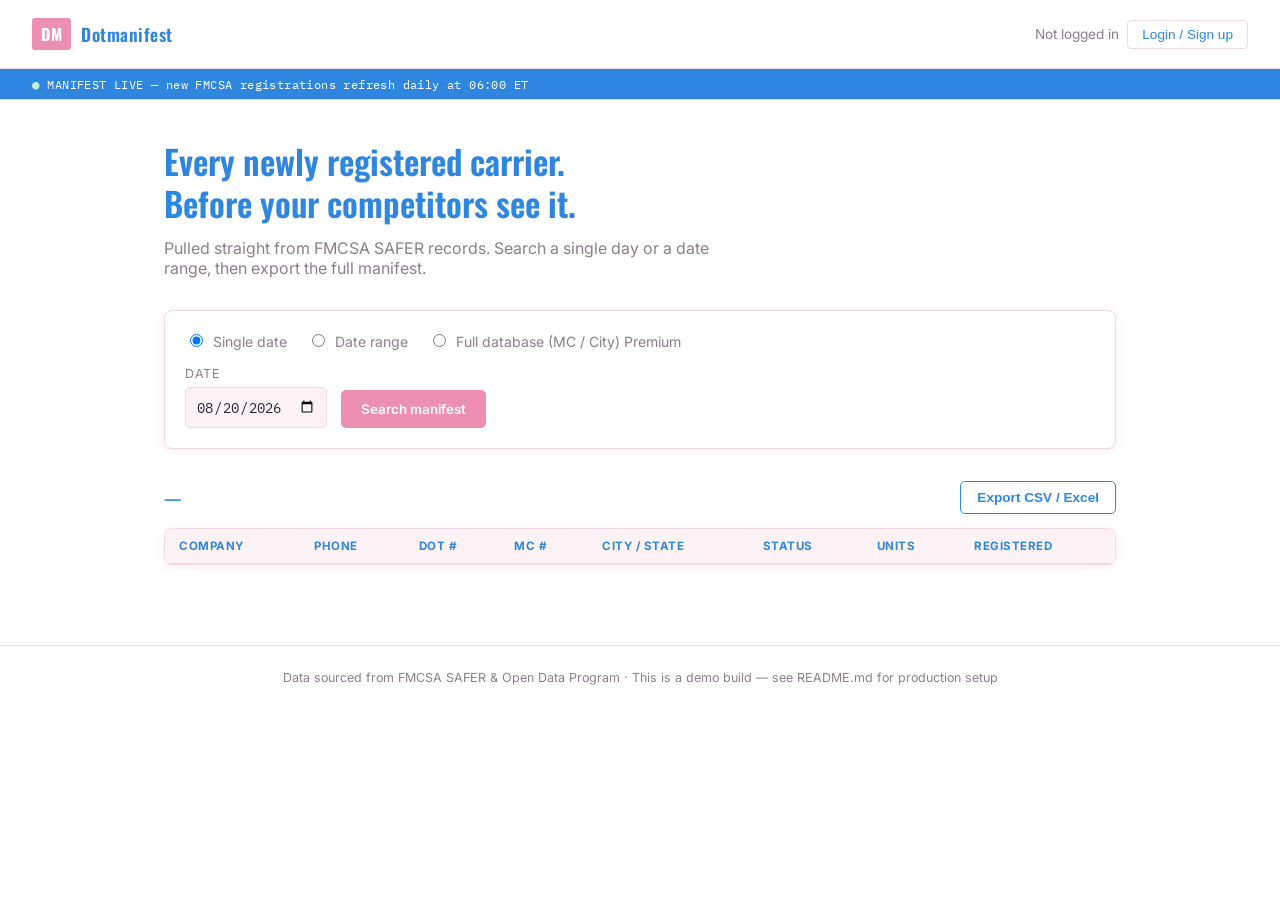
==== public/index.html @ 51b3e10f "Update index.html" ====
<!DOCTYPE html>
<html lang="en">
<head>
<meta charset="UTF-8">
<meta name="viewport" content="width=device-width, initial-scale=1.0">
<title>Dotmanifest — New Carrier Manifest</title>
<link rel="preconnect" href="https://fonts.googleapis.com">
<link href="https://fonts.googleapis.com/css2?family=Oswald:wght@500;600;700&family=Inter:wght@400;500;600&family=IBM+Plex+Mono:wght@500&display=swap" rel="stylesheet">
<link rel="stylesheet" href="style.css">
</head>
<body>

<header class="topbar">
  <div class="brand">
    <span class="brand-mark">DM</span>
    <span class="brand-name">Dotmanifest</span>
  </div>
  <div class="account-box">
    <span id="accountStatus">Not logged in</span>
    <button id="openAuthBtn" class="tier-btn">Login / Sign up</button>
    <button id="logoutBtn" class="tier-btn hidden">Log out</button>
  </div>
</header>

<section class="manifest-strip">
  <div class="manifest-strip-inner">
    <span class="dot">●</span> MANIFEST LIVE — new FMCSA registrations refresh daily at 06:00 ET
  </div>
</section>

<main>
  <div class="hero">
    <h1>Every newly registered carrier.<br>Before your competitors see it.</h1>
    <p>Pulled straight from FMCSA SAFER records. Search a single day or a date range, then export the full manifest.</p>
  </div>

  <form id="searchForm" class="search-panel">
    <div class="mode-toggle">
      <label><input type="radio" name="mode" value="single" checked> Single date</label>
      <label><input type="radio" name="mode" value="range"> Date range</label>
      <label><input type="radio" name="mode" value="full"> Full database (MC / City) <span class="premium-tag">Premium</span></label>
    </div>
    <div class="fields">
      <div class="field" id="singleField">
        <label for="date">Date</label>
        <input type="date" id="date" value="2026-08-20">
      </div>
      <div class="field hidden" id="startField">
        <label for="start">From</label>
        <input type="date" id="start" value="2026-08-19">
      </div>
      <div class="field hidden" id="endField">
        <label for="end">To</label>
        <input type="date" id="end" value="2026-08-20">
      </div>
      <div class="field hidden" id="mcStartField">
        <label for="mcStart">MC # from</label>
        <input type="text" id="mcStart" placeholder="e.g. 100000">
      </div>
      <div class="field hidden" id="mcEndField">
        <label for="mcEnd">MC # to</label>
        <input type="text" id="mcEnd" placeholder="e.g. 200000">
      </div>
      <div class="field hidden" id="cityField">
        <label for="cityInput">City</label>
        <input type="text" id="cityInput" placeholder="e.g. Chicago">
      </div>
      <button type="submit" class="search-btn">Search manifest</button>
    </div>
  </form>

  <div class="results-header">
    <h2 id="resultCount">—</h2>
    <button id="exportBtn" class="export-btn">Export CSV / Excel</button>
  </div>

  <div class="table-wrap">
    <table id="resultsTable">
      <thead>
        <tr>
          <th>Company</th>
          <th>Phone</th>
          <th>DOT #</th>
          <th>MC #</th>
          <th>City / State</th>
          <th>Status</th>
          <th>Units</th>
          <th>Registered</th>
        </tr>
      </thead>
      <tbody id="resultsBody"></tbody>
    </table>
    <div id="upgradeOverlay" class="upgrade-overlay hidden">
      <div class="upgrade-card">
        <span class="lock">🔒</span>
        <h3>Unlock the full manifest</h3>
        <p>Free view shows 5 carriers per search. Go Premium to see every record and export to Excel.</p>
        <div class="price-row">
          <span class="price">$9<small>/mo</small></span>
          <span class="price">$49<small>/year</small></span>
          <span class="price">$99<small>/lifetime</small></span>
        </div>
        <button class="upgrade-btn" id="openAuthBtn2">Log in / Sign up to unlock</button>
      </div>
    </div>
  </div>
</main>

<footer>
  Data sourced from FMCSA SAFER &amp; Open Data Program · This is a demo build — see README.md for production setup
</footer>

<div id="authModal" class="auth-modal hidden">
  <div class="auth-card">
    <button id="closeAuthBtn" class="close-btn">✕</button>
    <div class="auth-tabs">
      <button id="showLoginBtn" class="auth-tab active">Log in</button>
      <button id="showSignupBtn" class="auth-tab">Sign up</button>
    </div>

    <form id="loginForm" class="auth-form">
      <input type="email" id="loginEmail" placeholder="Email" required>
      <input type="password" id="loginPassword" placeholder="Password" required>
      <button type="submit" class="search-btn">Log in</button>
      <p id="loginError" class="auth-error"></p>
    </form>

    <form id="signupForm" class="auth-form hidden">
      <input type="email" id="signupEmail" placeholder="Email" required>
      <input type="password" id="signupPassword" placeholder="Password (6+ characters)" required>
      <button type="submit" class="search-btn">Create account</button>
      <p id="signupError" class="auth-error"></p>
    </form>
  </div>
</div>

<script src="app.js"></script>
</body>
</html>
---- public/style.css ----
:root {
  --bg: #FFFFFF;
  --panel: #FFFFFF;
  --panel-2: #FDF2F6;
  --border: #F2D9E4;
  --text: #2B2438;
  --muted: #8B7F8C;
  --pink: #EC8FB2;
  --pink-dark: #DE6E9B;
  --blue: #2E86DE;
  --green: #1E9E6B;
  --coral: #E0483E;
  --mono: 'IBM Plex Mono', monospace;
  --display: 'Oswald', sans-serif;
  --body: 'Inter', sans-serif;
}

* { box-sizing: border-box; }

body {
  margin: 0;
  background: var(--bg);
  color: var(--text);
  font-family: var(--body);
}

.topbar {
  display: flex;
  justify-content: space-between;
  align-items: center;
  padding: 18px 32px;
  border-bottom: 1px solid var(--border);
}

.brand { display: flex; align-items: center; gap: 10px; }
.brand-mark {
  background: var(--pink);
  color: #FFFFFF;
  font-family: var(--display);
  font-weight: 700;
  padding: 4px 9px;
  border-radius: 3px;
  letter-spacing: 0.5px;
}
.brand-name { font-family: var(--display); font-weight: 600; letter-spacing: 0.5px; font-size: 1.1rem; color: var(--blue); }

.tier-switch, .account-box { display: flex; align-items: center; gap: 8px; font-size: 0.85rem; color: var(--muted); }
.tier-btn {
  background: transparent;
  border: 1px solid var(--border);
  color: var(--blue);
  padding: 6px 14px;
  border-radius: 4px;
  cursor: pointer;
  font-size: 0.85rem;
}
.tier-btn.active { background: var(--pink); color: #FFFFFF; border-color: var(--pink); font-weight: 600; }
.hidden { display: none !important; }

.manifest-strip {
  background: var(--blue);
  border-bottom: 1px solid var(--border);
  overflow: hidden;
}
.manifest-strip-inner {
  padding: 7px 32px;
  font-family: var(--mono);
  font-size: 0.78rem;
  color: #FFFFFF;
  letter-spacing: 0.4px;
}
.dot { color: #C9F0DD; }

main { max-width: 1000px; margin: 0 auto; padding: 40px 24px 80px; }

.hero h1 {
  font-family: var(--display);
  font-weight: 600;
  font-size: 2.1rem;
  line-height: 1.25;
  margin: 0 0 14px;
  color: var(--blue);
}
.hero p { color: var(--muted); margin: 0 0 32px; max-width: 560px; }

.search-panel {
  background: var(--panel);
  border: 1px solid var(--border);
  border-radius: 8px;
  padding: 20px;
  margin-bottom: 32px;
  box-shadow: 0 2px 10px rgba(236, 143, 178, 0.15);
}
.mode-toggle { display: flex; gap: 20px; margin-bottom: 16px; font-size: 0.88rem; color: var(--muted); }
.mode-toggle input { margin-right: 6px; }

.fields { display: flex; align-items: end; gap: 14px; flex-wrap: wrap; }
.field { display: flex; flex-direction: column; gap: 6px; }
.field.hidden { display: none; }
.field label { font-size: 0.78rem; color: var(--muted); text-transform: uppercase; letter-spacing: 0.5px; }
.field input {
  background: var(--panel-2);
  border: 1px solid var(--border);
  color: var(--text);
  padding: 9px 10px;
  border-radius: 5px;
  font-family: var(--mono);
  font-size: 0.9rem;
}
.search-btn {
  background: var(--pink);
  color: #FFFFFF;
  border: none;
  padding: 11px 20px;
  border-radius: 5px;
  font-weight: 600;
  cursor: pointer;
  font-family: var(--body);
}

.results-header { display: flex; justify-content: space-between; align-items: center; margin-bottom: 14px; }
.results-header h2 { font-family: var(--display); font-size: 1.05rem; font-weight: 500; color: var(--blue); margin: 0; }
.export-btn {
  background: transparent;
  border: 1px solid var(--blue);
  color: var(--blue);
  padding: 8px 16px;
  border-radius: 5px;
  cursor: pointer;
  font-weight: 600;
  font-size: 0.85rem;
}
.export-btn:disabled { opacity: 0.4; cursor: not-allowed; }

.table-wrap { position: relative; border: 1px solid var(--border); border-radius: 8px; overflow: hidden; box-shadow: 0 2px 10px rgba(236, 143, 178, 0.15); }
table { width: 100%; border-collapse: collapse; font-size: 0.88rem; }
thead th {
  text-align: left;
  background: var(--panel-2);
  color: var(--blue);
  font-size: 0.72rem;
  text-transform: uppercase;
  letter-spacing: 0.5px;
  padding: 10px 14px;
  border-bottom: 1px solid var(--border);
}
tbody td { padding: 11px 14px; border-bottom: 1px solid var(--border); font-family: var(--mono); font-size: 0.85rem; }
tbody tr:last-child td { border-bottom: none; }
tbody tr.locked td { color: var(--muted); filter: blur(3px); user-select: none; }

.status-active { color: var(--green); font-weight: 600; }
.status-pending { color: var(--coral); font-weight: 600; }

.upgrade-overlay {
  position: absolute;
  inset: 0;
  top: 44px;
  background: linear-gradient(180deg, rgba(255,255,255,0.1) 0%, rgba(255,255,255,0.95) 40%);
  display: flex;
  align-items: flex-end;
  justify-content: center;
  padding-bottom: 28px;
}
.upgrade-overlay.hidden { display: none; }
.upgrade-card {
  background: var(--panel);
  border: 1px solid var(--pink);
  border-radius: 8px;
  padding: 22px 26px;
  text-align: center;
  max-width: 340px;
  box-shadow: 0 4px 16px rgba(236, 143, 178, 0.25);
}
.upgrade-card .lock { font-size: 1.6rem; }
.upgrade-card h3 { font-family: var(--display); margin: 8px 0 6px; color: var(--blue); }
.upgrade-card p { color: var(--muted); font-size: 0.85rem; margin: 0 0 14px; }
.price-row { display: flex; justify-content: center; gap: 18px; margin-bottom: 16px; }
.price { font-family: var(--display); font-size: 1.3rem; color: var(--pink-dark); }
.price small { font-size: 0.7rem; color: var(--muted); }
.upgrade-btn {
  background: var(--pink);
  border: none;
  color: #FFFFFF;
  padding: 10px 18px;
  border-radius: 5px;
  font-weight: 600;
  cursor: pointer;
}

.auth-modal {
  position: fixed;
  inset: 0;
  background: rgba(43, 36, 56, 0.45);
  display: flex;
  align-items: center;
  justify-content: center;
  z-index: 100;
}
.auth-card {
  background: var(--panel);
  border: 1px solid var(--border);
  border-radius: 10px;
  padding: 28px;
  width: 320px;
  position: relative;
  box-shadow: 0 8px 30px rgba(43, 36, 56, 0.2);
}
.close-btn {
  position: absolute;
  top: 10px;
  right: 14px;
  background: none;
  border: none;
  color: var(--muted);
  font-size: 1.1rem;
  cursor: pointer;
}
.auth-tabs { display: flex; gap: 8px; margin-bottom: 18px; }
.auth-tab {
  flex: 1;
  background: transparent;
  border: 1px solid var(--border);
  color: var(--blue);
  padding: 8px;
  border-radius: 5px;
  cursor: pointer;
  font-weight: 600;
}
.auth-tab.active { background: var(--pink); color: #FFFFFF; border-color: var(--pink); }
.auth-form { display: flex; flex-direction: column; gap: 12px; }
.auth-form input {
  background: var(--panel-2);
  border: 1px solid var(--border);
  color: var(--text);
  padding: 10px;
  border-radius: 5px;
  font-family: var(--body);
}
.auth-error { color: var(--coral); font-size: 0.82rem; min-height: 1em; margin: 0; }

footer { text-align: center; color: var(--muted); font-size: 0.78rem; padding: 24px; border-top: 1px solid var(--border); }
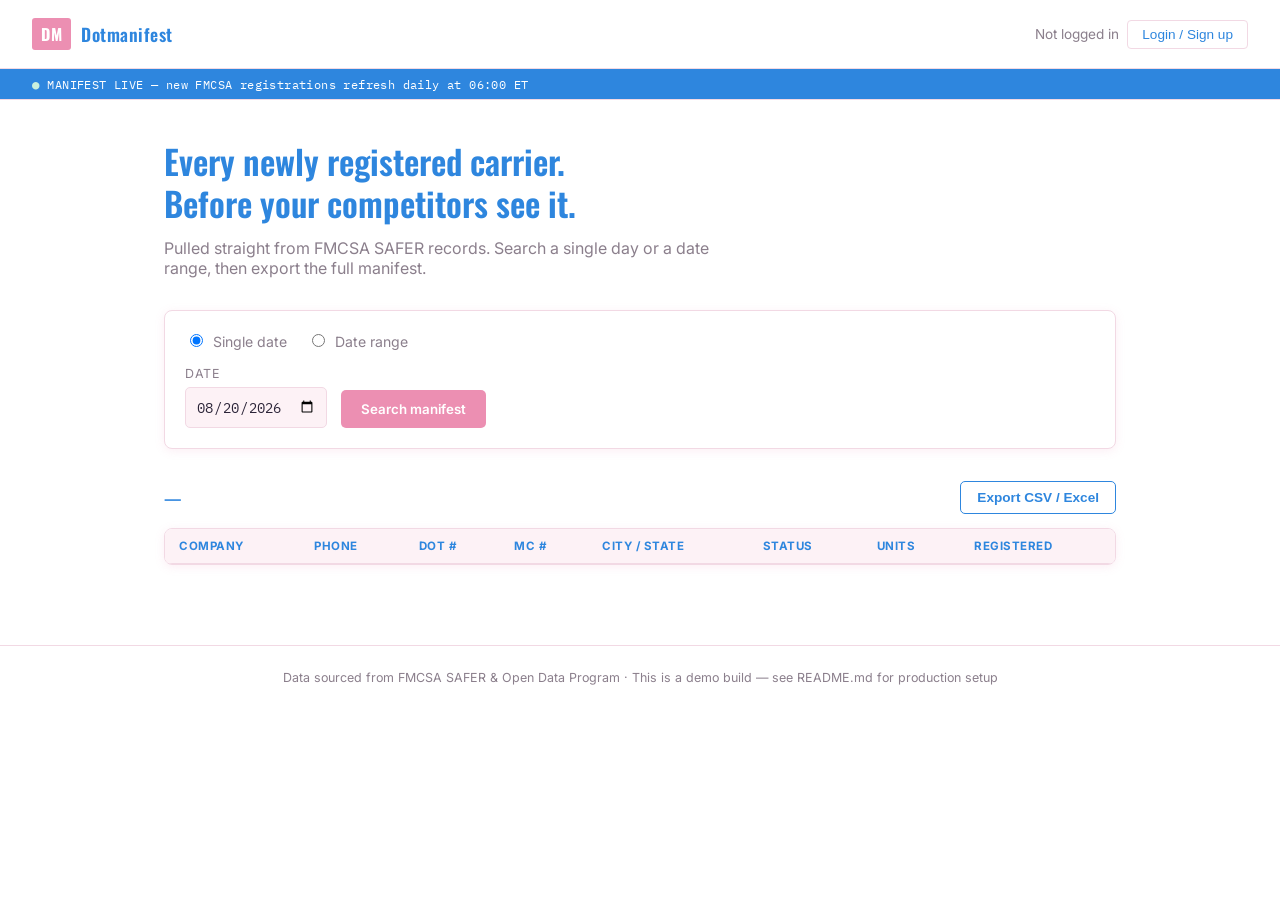
==== commit 5cb80074: "Update index.html" ====
--- a/public/index.html
+++ b/public/index.html
@@ -38,7 +38,6 @@
     <div class="mode-toggle">
       <label><input type="radio" name="mode" value="single" checked> Single date</label>
       <label><input type="radio" name="mode" value="range"> Date range</label>
-      <label><input type="radio" name="mode" value="full"> Full database (MC / City) <span class="premium-tag">Premium</span></label>
     </div>
     <div class="fields">
       <div class="field" id="singleField">
@@ -52,18 +51,6 @@
       <div class="field hidden" id="endField">
         <label for="end">To</label>
         <input type="date" id="end" value="2026-08-20">
-      </div>
-      <div class="field hidden" id="mcStartField">
-        <label for="mcStart">MC # from</label>
-        <input type="text" id="mcStart" placeholder="e.g. 100000">
-      </div>
-      <div class="field hidden" id="mcEndField">
-        <label for="mcEnd">MC # to</label>
-        <input type="text" id="mcEnd" placeholder="e.g. 200000">
-      </div>
-      <div class="field hidden" id="cityField">
-        <label for="cityInput">City</label>
-        <input type="text" id="cityInput" placeholder="e.g. Chicago">
       </div>
       <button type="submit" class="search-btn">Search manifest</button>
     </div>
--- a/public/style.css
+++ b/public/style.css
@@ -93,7 +93,16 @@
 }
 .mode-toggle { display: flex; gap: 20px; margin-bottom: 16px; font-size: 0.88rem; color: var(--muted); }
 .mode-toggle input { margin-right: 6px; }
-
+.premium-tag {
+  background: var(--pink);
+  color: #FFFFFF;
+  font-size: 0.65rem;
+  font-weight: 700;
+  padding: 2px 6px;
+  border-radius: 4px;
+  vertical-align: middle;
+  margin-left: 2px;
+}
 .fields { display: flex; align-items: end; gap: 14px; flex-wrap: wrap; }
 .field { display: flex; flex-direction: column; gap: 6px; }
 .field.hidden { display: none; }
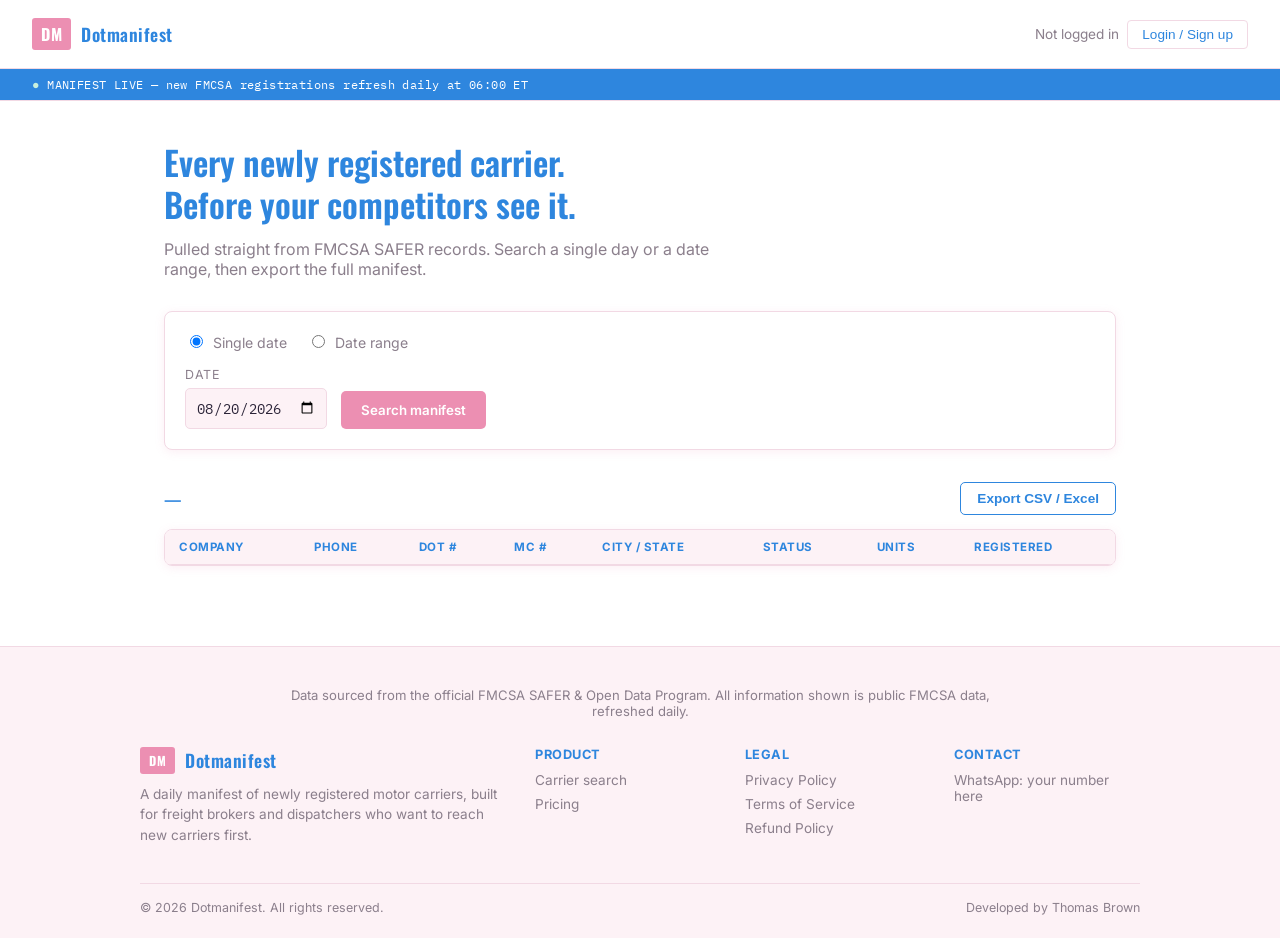
==== commit e47d3033: "Update index.html" ====
--- a/public/index.html
+++ b/public/index.html
@@ -93,8 +93,35 @@
   </div>
 </main>
 
-<footer>
-  Data sourced from FMCSA SAFER &amp; Open Data Program · This is a demo build — see README.md for production setup
+<footer class="site-footer">
+  <div class="footer-top">
+    <p class="footer-note">Data sourced from the official FMCSA SAFER &amp; Open Data Program. All information shown is public FMCSA data, refreshed daily.</p>
+  </div>
+  <div class="footer-grid">
+    <div class="footer-col footer-about">
+      <div class="brand"><span class="brand-mark">DM</span><span class="brand-name">Dotmanifest</span></div>
+      <p>A daily manifest of newly registered motor carriers, built for freight brokers and dispatchers who want to reach new carriers first.</p>
+    </div>
+    <div class="footer-col">
+      <h4>Product</h4>
+      <a href="/">Carrier search</a>
+      <a href="/#pricing">Pricing</a>
+    </div>
+    <div class="footer-col">
+      <h4>Legal</h4>
+      <a href="/privacy.html">Privacy Policy</a>
+      <a href="/terms.html">Terms of Service</a>
+      <a href="/refund.html">Refund Policy</a>
+    </div>
+    <div class="footer-col">
+      <h4>Contact</h4>
+      <a href="#">WhatsApp: your number here</a>
+    </div>
+  </div>
+  <div class="footer-bottom">
+    <span>© 2026 Dotmanifest. All rights reserved.</span>
+    <span>Developed by Thomas Brown</span>
+  </div>
 </footer>
 
 <div id="authModal" class="auth-modal hidden">
--- a/public/style.css
+++ b/public/style.css
@@ -103,6 +103,7 @@
   vertical-align: middle;
   margin-left: 2px;
 }
+
 .fields { display: flex; align-items: end; gap: 14px; flex-wrap: wrap; }
 .field { display: flex; flex-direction: column; gap: 6px; }
 .field.hidden { display: none; }
@@ -248,3 +249,39 @@
 .auth-error { color: var(--coral); font-size: 0.82rem; min-height: 1em; margin: 0; }
 
 footer { text-align: center; color: var(--muted); font-size: 0.78rem; padding: 24px; border-top: 1px solid var(--border); }
+
+.site-footer {
+  text-align: left;
+  padding: 40px 32px 24px;
+  border-top: 1px solid var(--border);
+  background: var(--panel-2);
+}
+.footer-top { text-align: center; margin-bottom: 28px; }
+.footer-note { color: var(--muted); font-size: 0.82rem; max-width: 700px; margin: 0 auto; }
+.footer-grid {
+  max-width: 1000px;
+  margin: 0 auto;
+  display: grid;
+  grid-template-columns: 2fr 1fr 1fr 1fr;
+  gap: 24px;
+  padding-bottom: 24px;
+  border-bottom: 1px solid var(--border);
+}
+.footer-col h4 { color: var(--blue); font-size: 0.8rem; text-transform: uppercase; letter-spacing: 0.5px; margin: 0 0 10px; }
+.footer-col a { display: block; color: var(--muted); text-decoration: none; font-size: 0.85rem; margin-bottom: 8px; }
+.footer-col a:hover { color: var(--pink-dark); }
+.footer-about p { color: var(--muted); font-size: 0.85rem; margin-top: 10px; line-height: 1.5; }
+.footer-bottom {
+  max-width: 1000px;
+  margin: 0 auto;
+  display: flex;
+  justify-content: space-between;
+  padding-top: 16px;
+  color: var(--muted);
+  font-size: 0.78rem;
+  flex-wrap: wrap;
+  gap: 8px;
+}
+@media (max-width: 700px) {
+  .footer-grid { grid-template-columns: 1fr 1fr; }
+}
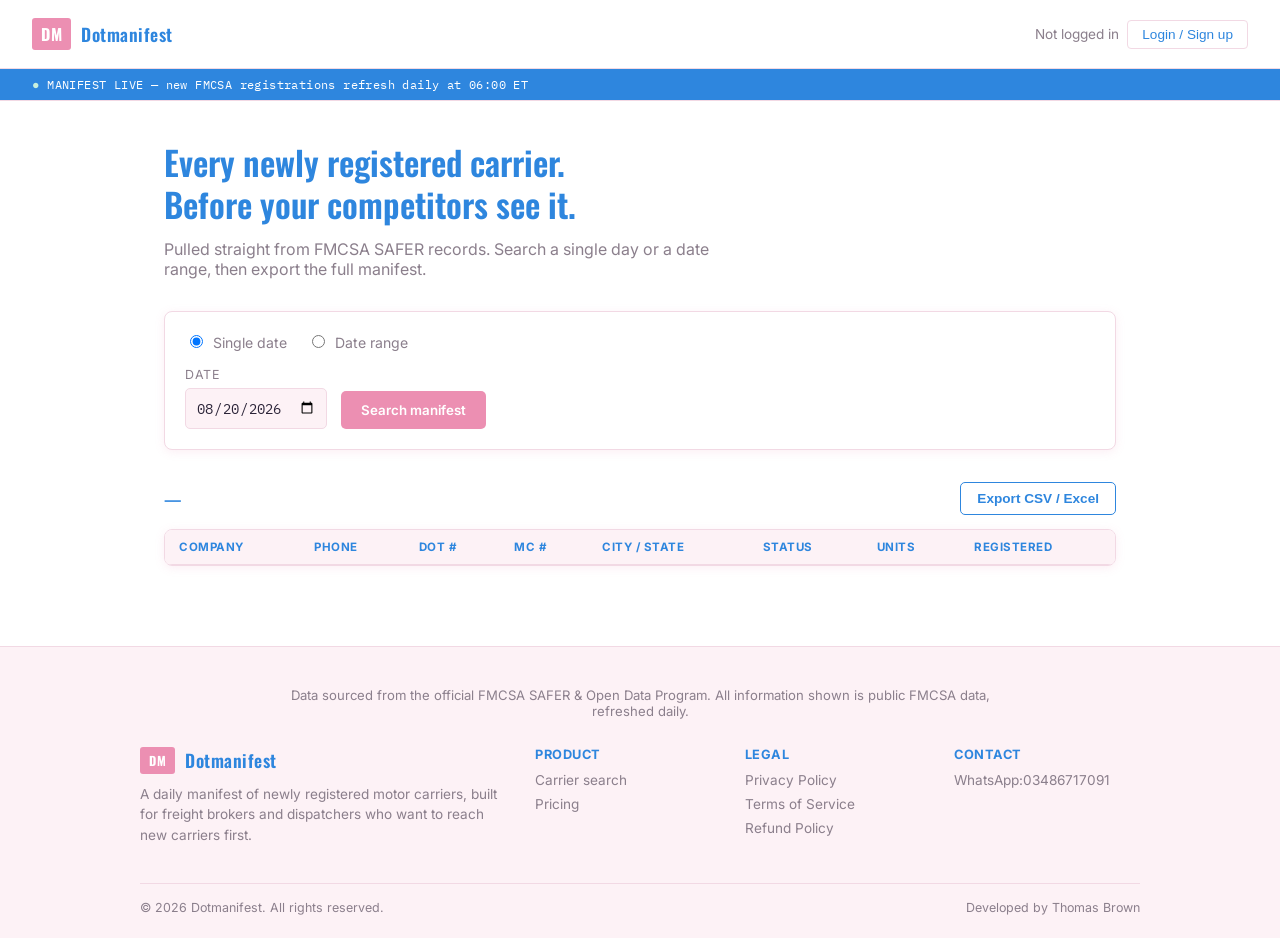
==== commit 2868025c: "Update index.html" ====
--- a/public/index.html
+++ b/public/index.html
@@ -115,7 +115,7 @@
     </div>
     <div class="footer-col">
       <h4>Contact</h4>
-      <a href="#">WhatsApp: your number here</a>
+      <a href="#">WhatsApp:03486717091</a>
     </div>
   </div>
   <div class="footer-bottom">
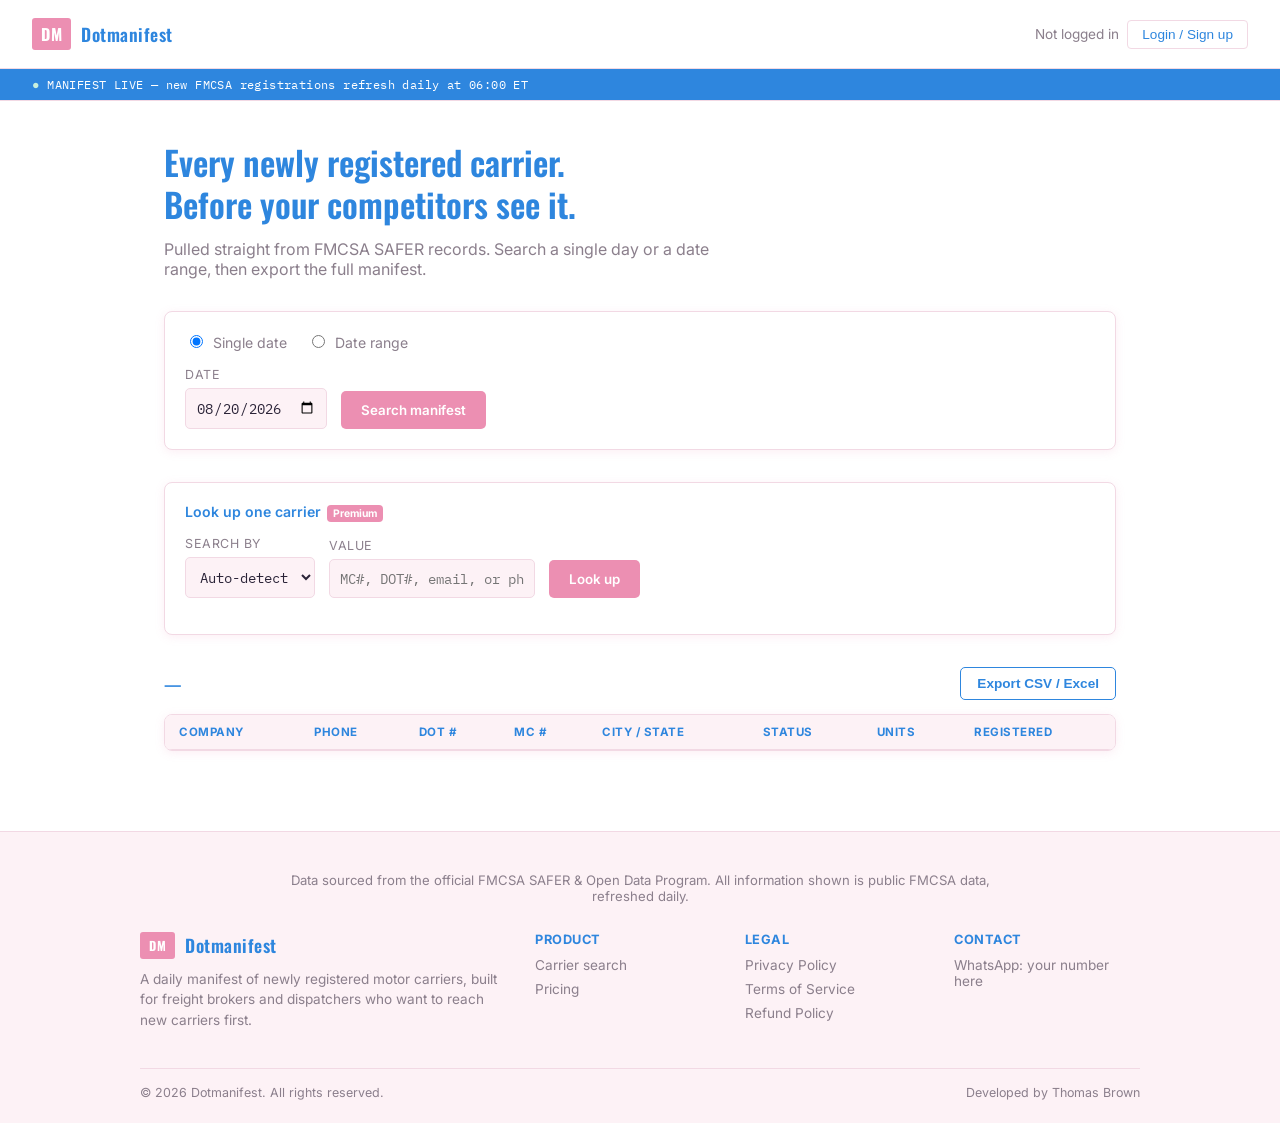
==== commit b0023997: "Update index.html" ====
--- a/public/index.html
+++ b/public/index.html
@@ -55,6 +55,30 @@
       <button type="submit" class="search-btn">Search manifest</button>
     </div>
   </form>
+
+  <div class="search-panel">
+    <div class="mode-toggle">
+      <label style="font-weight:600; color:var(--blue);">Look up one carrier <span class="premium-tag">Premium</span></label>
+    </div>
+    <div class="fields">
+      <div class="field">
+        <label for="lookupType">Search by</label>
+        <select id="lookupType" style="background:var(--panel-2); border:1px solid var(--border); color:var(--text); padding:9px 10px; border-radius:5px; font-family:var(--mono); font-size:0.9rem;">
+          <option value="auto">Auto-detect</option>
+          <option value="mc">MC #</option>
+          <option value="dot">USDOT #</option>
+          <option value="email">Email</option>
+          <option value="phone">Phone</option>
+        </select>
+      </div>
+      <div class="field">
+        <label for="lookupValue">Value</label>
+        <input type="text" id="lookupValue" placeholder="MC#, DOT#, email, or phone">
+      </div>
+      <button type="button" id="lookupBtn" class="search-btn">Look up</button>
+    </div>
+    <div id="lookupResult" style="margin-top:16px;"></div>
+  </div>
 
   <div class="results-header">
     <h2 id="resultCount">—</h2>
@@ -115,7 +139,7 @@
     </div>
     <div class="footer-col">
       <h4>Contact</h4>
-      <a href="#">WhatsApp:03486717091</a>
+      <a href="#">WhatsApp: your number here</a>
     </div>
   </div>
   <div class="footer-bottom">
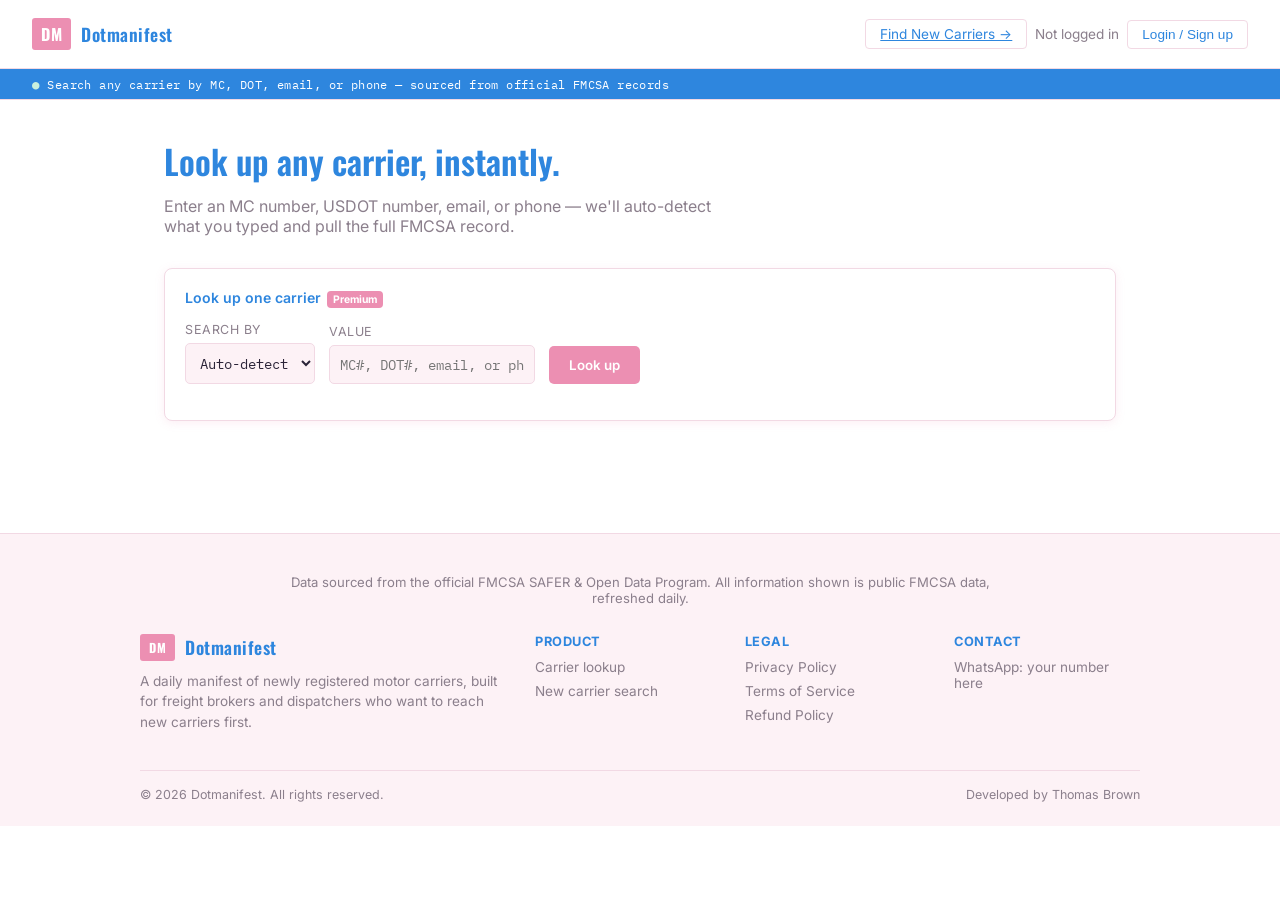
==== commit d2c1ef4b: "Update index.html" ====
--- a/public/index.html
+++ b/public/index.html
@@ -3,7 +3,7 @@
 <head>
 <meta charset="UTF-8">
 <meta name="viewport" content="width=device-width, initial-scale=1.0">
-<title>Dotmanifest — New Carrier Manifest</title>
+<title>Dotmanifest — Carrier Lookup</title>
 <link rel="preconnect" href="https://fonts.googleapis.com">
 <link href="https://fonts.googleapis.com/css2?family=Oswald:wght@500;600;700&family=Inter:wght@400;500;600&family=IBM+Plex+Mono:wght@500&display=swap" rel="stylesheet">
 <link rel="stylesheet" href="style.css">
@@ -16,6 +16,7 @@
     <span class="brand-name">Dotmanifest</span>
   </div>
   <div class="account-box">
+    <a href="/new-carriers.html" class="tier-btn">Find New Carriers →</a>
     <span id="accountStatus">Not logged in</span>
     <button id="openAuthBtn" class="tier-btn">Login / Sign up</button>
     <button id="logoutBtn" class="tier-btn hidden">Log out</button>
@@ -24,37 +25,15 @@
 
 <section class="manifest-strip">
   <div class="manifest-strip-inner">
-    <span class="dot">●</span> MANIFEST LIVE — new FMCSA registrations refresh daily at 06:00 ET
+    <span class="dot">●</span> Search any carrier by MC, DOT, email, or phone — sourced from official FMCSA records
   </div>
 </section>
 
 <main>
   <div class="hero">
-    <h1>Every newly registered carrier.<br>Before your competitors see it.</h1>
-    <p>Pulled straight from FMCSA SAFER records. Search a single day or a date range, then export the full manifest.</p>
+    <h1>Look up any carrier, instantly.</h1>
+    <p>Enter an MC number, USDOT number, email, or phone — we'll auto-detect what you typed and pull the full FMCSA record.</p>
   </div>
-
-  <form id="searchForm" class="search-panel">
-    <div class="mode-toggle">
-      <label><input type="radio" name="mode" value="single" checked> Single date</label>
-      <label><input type="radio" name="mode" value="range"> Date range</label>
-    </div>
-    <div class="fields">
-      <div class="field" id="singleField">
-        <label for="date">Date</label>
-        <input type="date" id="date" value="2026-08-20">
-      </div>
-      <div class="field hidden" id="startField">
-        <label for="start">From</label>
-        <input type="date" id="start" value="2026-08-19">
-      </div>
-      <div class="field hidden" id="endField">
-        <label for="end">To</label>
-        <input type="date" id="end" value="2026-08-20">
-      </div>
-      <button type="submit" class="search-btn">Search manifest</button>
-    </div>
-  </form>
 
   <div class="search-panel">
     <div class="mode-toggle">
@@ -79,42 +58,6 @@
     </div>
     <div id="lookupResult" style="margin-top:16px;"></div>
   </div>
-
-  <div class="results-header">
-    <h2 id="resultCount">—</h2>
-    <button id="exportBtn" class="export-btn">Export CSV / Excel</button>
-  </div>
-
-  <div class="table-wrap">
-    <table id="resultsTable">
-      <thead>
-        <tr>
-          <th>Company</th>
-          <th>Phone</th>
-          <th>DOT #</th>
-          <th>MC #</th>
-          <th>City / State</th>
-          <th>Status</th>
-          <th>Units</th>
-          <th>Registered</th>
-        </tr>
-      </thead>
-      <tbody id="resultsBody"></tbody>
-    </table>
-    <div id="upgradeOverlay" class="upgrade-overlay hidden">
-      <div class="upgrade-card">
-        <span class="lock">🔒</span>
-        <h3>Unlock the full manifest</h3>
-        <p>Free view shows 5 carriers per search. Go Premium to see every record and export to Excel.</p>
-        <div class="price-row">
-          <span class="price">$9<small>/mo</small></span>
-          <span class="price">$49<small>/year</small></span>
-          <span class="price">$99<small>/lifetime</small></span>
-        </div>
-        <button class="upgrade-btn" id="openAuthBtn2">Log in / Sign up to unlock</button>
-      </div>
-    </div>
-  </div>
 </main>
 
 <footer class="site-footer">
@@ -128,8 +71,8 @@
     </div>
     <div class="footer-col">
       <h4>Product</h4>
-      <a href="/">Carrier search</a>
-      <a href="/#pricing">Pricing</a>
+      <a href="/">Carrier lookup</a>
+      <a href="/new-carriers.html">New carrier search</a>
     </div>
     <div class="footer-col">
       <h4>Legal</h4>
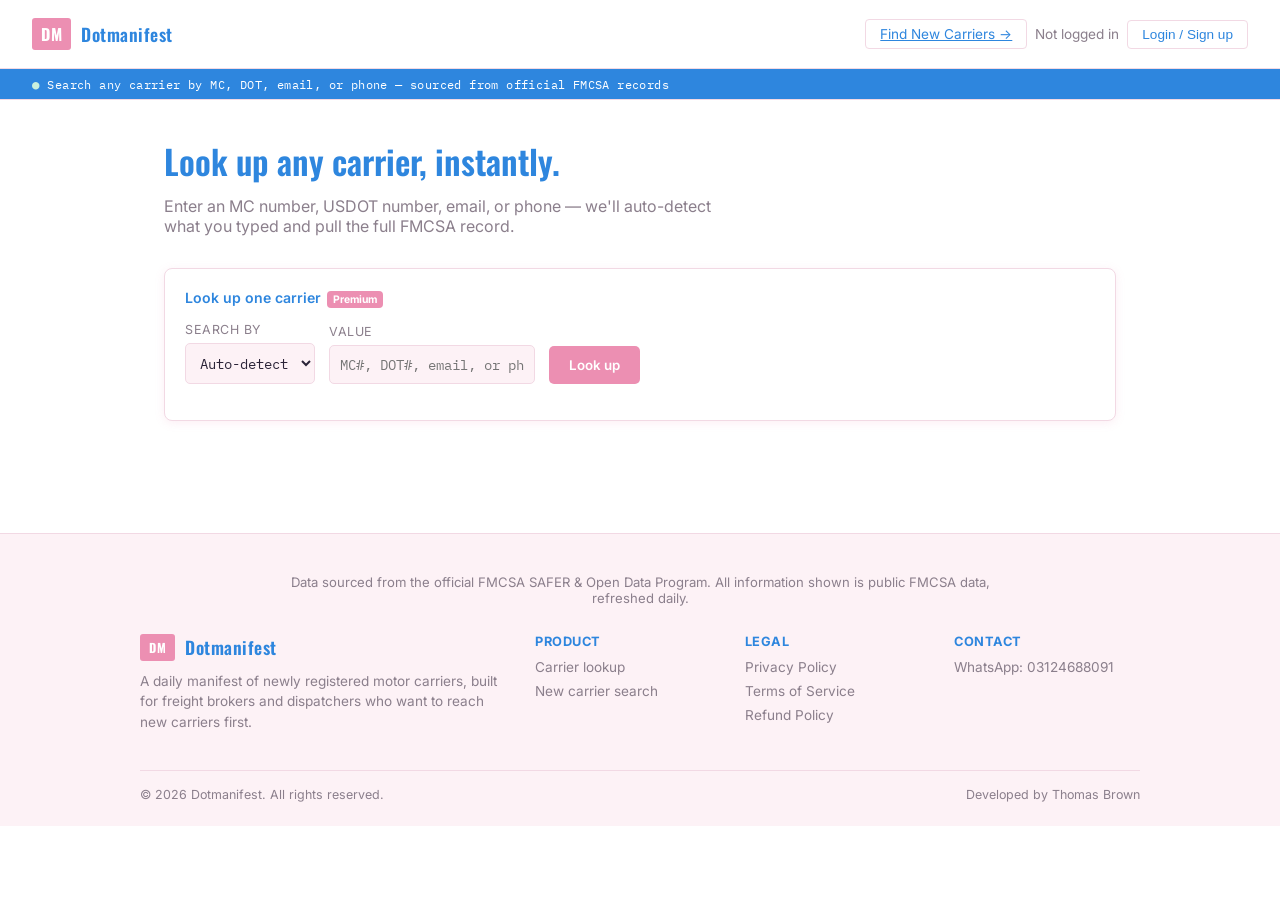
==== commit 43b8b2b0: "Update index.html" ====
--- a/public/index.html
+++ b/public/index.html
@@ -82,7 +82,7 @@
     </div>
     <div class="footer-col">
       <h4>Contact</h4>
-      <a href="#">WhatsApp: your number here</a>
+      <a href="#">WhatsApp: 03124688091</a>
     </div>
   </div>
   <div class="footer-bottom">
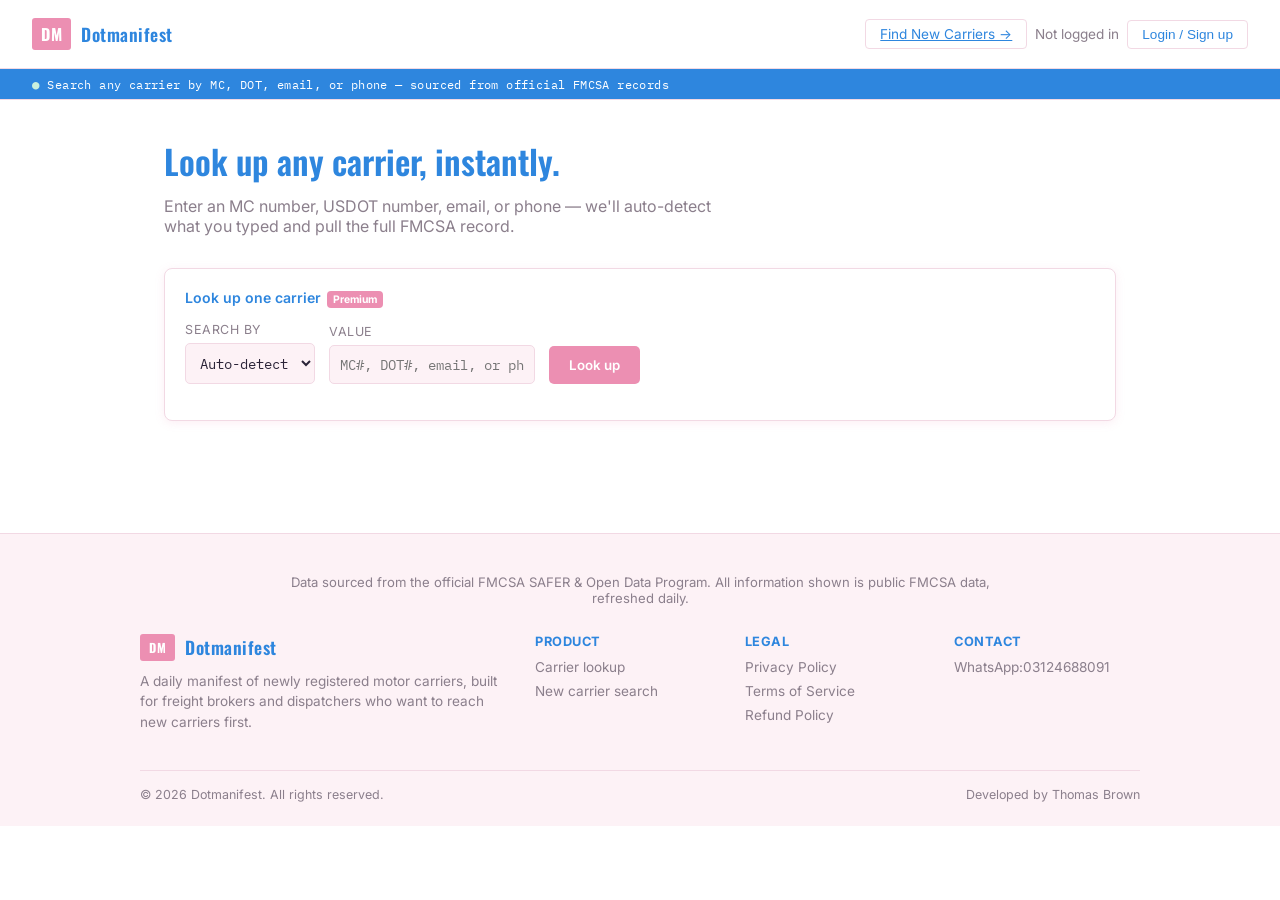
==== commit 4c721e35: "Update index.html" ====
--- a/public/index.html
+++ b/public/index.html
@@ -82,7 +82,7 @@
     </div>
     <div class="footer-col">
       <h4>Contact</h4>
-      <a href="#">WhatsApp: 03124688091</a>
+      <a href="#">WhatsApp:03124688091</a>
     </div>
   </div>
   <div class="footer-bottom">
